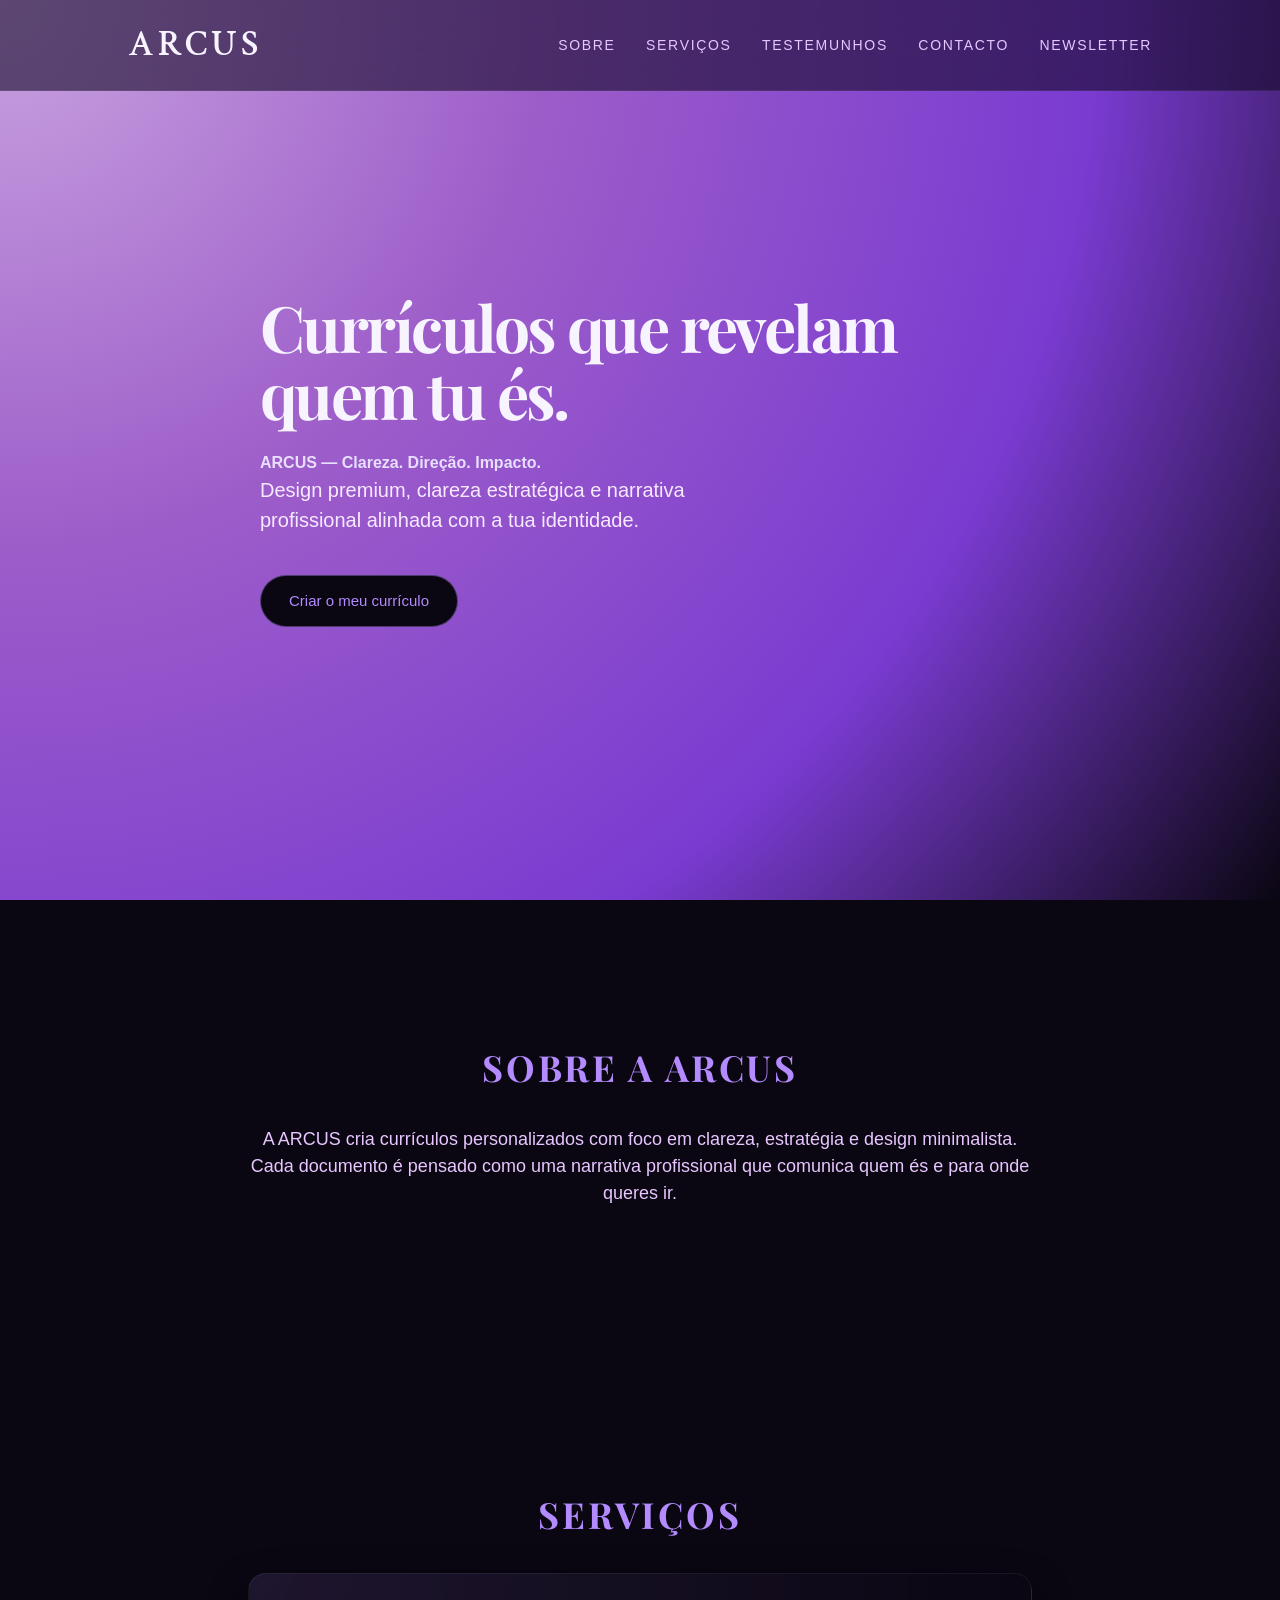
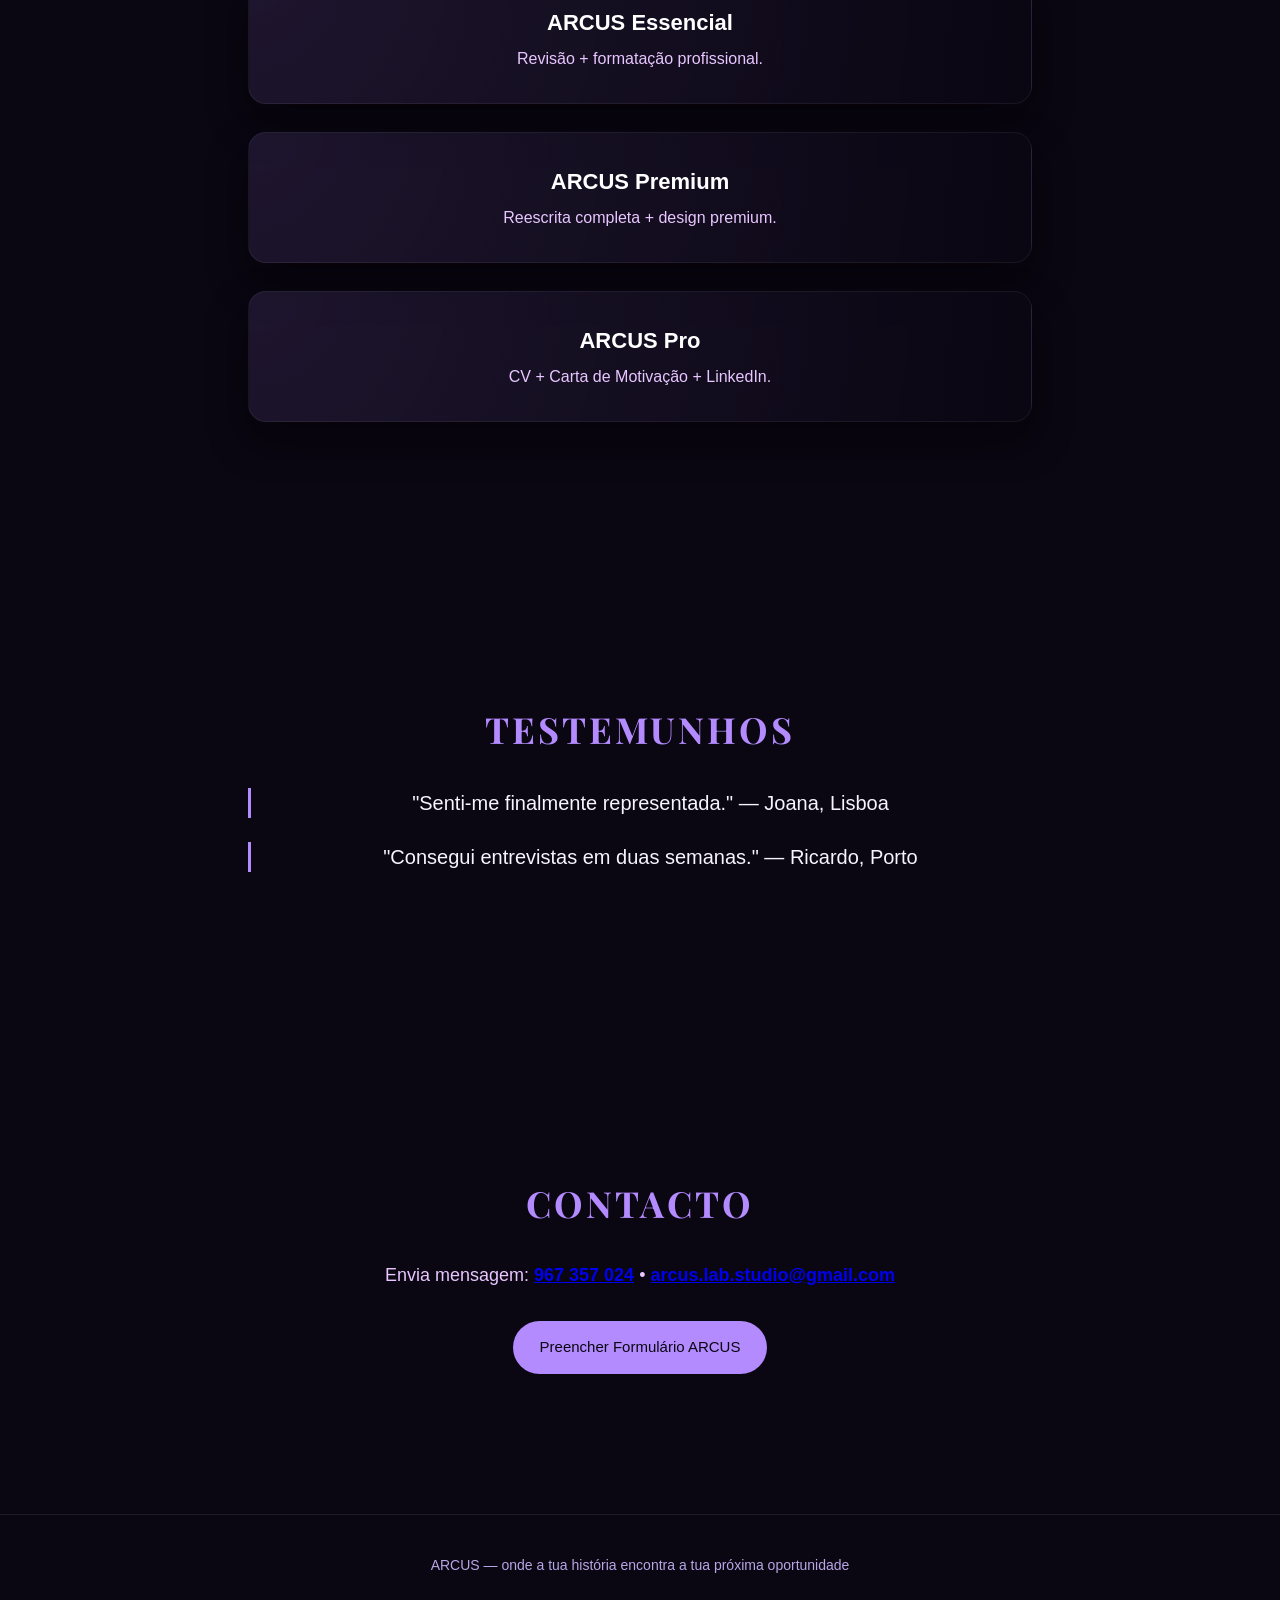
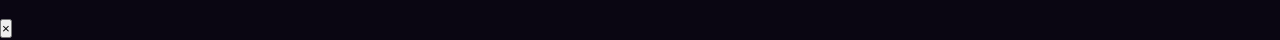
==== index.html @ a8fc2781 "Atualizar nav para apontar para newsletter.html e remover secção #newsletter da homepage (abrir em p" ====
<!DOCTYPE html>
<html lang="pt">
<head>
  <meta charset="UTF-8">
  <title>ARCUS — Currículos Premium</title>
  <meta name="viewport" content="width=device-width, initial-scale=1.0">
  <link rel="stylesheet" href="css/style.css">
  <script defer src="js/main.js"></script>
</head>

<body>

  <!-- NAV COM LOGO -->
  <nav class="nav">
    <div class="nav-logo">
      ARCUS
    </div>
    <div class="nav-links">
      <a href="#sobre">Sobre</a>
      <a href="#servicos">Serviços</a>
      <a href="#testemunhos">Testemunhos</a>
      <a href="#contacto">Contacto</a>
      <a href="newsletter.html">Newsletter</a>
    </div>
  </nav>

  <!-- HERO ARCUS LILÁS -->
  <header class="hero-arcus">
    <div class="hero-inner">
      <h1 class="hero-title">
        Currículos que revelam quem tu és.
      </h1>
      <p class="site-slogan">ARCUS — Clareza. Direção. Impacto.</p>

      <p class="hero-subtitle">
        Design premium, clareza estratégica e narrativa profissional alinhada com a tua identidade.
      </p>

      <a href="#contacto" class="hero-btn">Criar o meu currículo</a>
    </div>
  </header>

  <!-- SOBRE -->
  <section id="sobre" class="section">
    <h2>Sobre a ARCUS</h2>
    <p>
      A ARCUS cria currículos personalizados com foco em clareza, estratégia e design minimalista.
      Cada documento é pensado como uma narrativa profissional que comunica quem és e para onde queres ir.
    </p>
  </section>

  <!-- SERVIÇOS -->
  <section id="servicos" class="section">
    <h2>Serviços</h2>

    <div class="service-list">
      <a href="essencial.html" class="service-link">
        <div class="service-item" data-service="essencial">
          <h3>ARCUS Essencial</h3>
          <p>Revisão + formatação profissional.</p>
        </div>
      </a>

      <a href="premium.html" class="service-link">
        <div class="service-item" data-service="premium">
          <h3>ARCUS Premium</h3>
          <p>Reescrita completa + design premium.</p>
        </div>
      </a>

      <a href="pro.html" class="service-link">
        <div class="service-item" data-service="pro">
          <h3>ARCUS Pro</h3>
          <p>CV + Carta de Motivação + LinkedIn.</p>
        </div>
      </a>
    </div>
  </section>

  <!-- TESTEMUNHOS -->
  <section id="testemunhos" class="section">
    <h2>Testemunhos</h2>
    <blockquote>"Senti-me finalmente representada." — Joana, Lisboa</blockquote>
    <blockquote>"Consegui entrevistas em duas semanas." — Ricardo, Porto</blockquote>
  </section>

  <!-- CONTACTO -->
  <section id="contacto" class="section">
    <h2>Contacto</h2>

    <div class="contact-grid">
      <div class="contact-col">
        <p>Envia mensagem: <strong><a href="tel:967357024">967 357 024</a></strong> • <strong><a href="mailto:arcus.lab.studio@gmail.com">arcus.lab.studio@gmail.com</a></strong></p>

        <div style="margin-top: 2rem;">
          <a class="btn"
             href="https://docs.google.com/forms/d/e/1FAIpQLSdgZjvCkSFQyAm8LTBRbNrYUzsHeZEWcXFs1bMV3sAayrCq4w/viewform?usp=publish-editor"
             target="_blank">
            Preencher Formulário ARCUS
          </a>
        </div>
      </div>

    </div>
  </section>

  <!-- FOOTER -->
  <footer class="footer">
    ARCUS — onde a tua história encontra a tua próxima oportunidade
  </footer>

  <!-- MODAL DE SERVIÇOS -->
  <div id="service-modal" class="modal">
    <div class="modal-content">
      <button class="modal-close">&times;</button>
      <div id="modal-body"></div>
    </div>
  </div>

</body>
</html>
---- css/style.css ----
@import url('https://fonts.googleapis.com/css2?family=Playfair+Display:wght@700&family=Crimson+Text:wght@400;600&display=swap');

/* RESET */
* {
  margin: 0;
  padding: 0;
  box-sizing: border-box;
}

body {
  font-family: "Inter", sans-serif;
  background: #0a0612;
  color: #f7f3ff;
  line-height: 1.5;
}

/* NAV COM LOGO */
.nav {
  position: fixed;
  top: 0;
  width: 100%;
  padding: 18px 10%;
  display: flex;
  justify-content: space-between;
  align-items: center;
  background: rgba(20, 10, 40, 0.6);
  backdrop-filter: blur(18px);
  border-bottom: 1px solid rgba(255, 255, 255, 0.06);
  z-index: 1000;
  transition: 0.3s ease;
}

.nav-small {
  padding: 10px 10%;
  background: rgba(20, 10, 40, 0.9);
}

.nav-logo {
  font-family: "Crimson Text", serif;
  font-size: 36px;
  font-weight: 600;
  letter-spacing: 0.12em;
  color: #f7f3ff;
  text-transform: uppercase;
  font-style: normal;
}

.nav-logo a {
  text-decoration: none;
  color: inherit;
  transition: 0.25s ease;
}

.nav-logo a:hover {
  color: #b38bff;
}

.nav-logo img {
  height: 38px;
  width: auto;
  filter: brightness(1.2);
}

.nav-links a {
  margin-left: 26px;
  font-size: 14px;
  color: #e8c6ff;
  text-decoration: none;
  text-transform: uppercase;
  letter-spacing: 0.12em;
  transition: 0.25s ease;
}

.nav-links a:hover {
  color: #b38bff;
}

/* HERO LILÁS ESTILO GIMM */
.hero-arcus {
  min-height: 100vh;
  padding: 160px 10% 140px;
  display: flex;
  align-items: center;
  justify-content: center;
  text-align: left;
  background: radial-gradient(circle at top left, #c9a3e0 0%, #9d5dc9 35%, #7a3bd1 70%, #0a0612 100%);
  position: relative;
  overflow: hidden;
}

.hero-service {
  min-height: 60vh;
  padding: 160px 10% 80px;
  display: flex;
  align-items: center;
  justify-content: center;
  text-align: left;
  background: radial-gradient(circle at top left, #c9a3e0 0%, #9d5dc9 35%, #7a3bd1 70%, #0a0612 100%);
  position: relative;
  overflow: hidden;
}

.hero-inner {
  max-width: 760px;
  position: relative;
  z-index: 1;
}

.hero-title {
  font-family: "Playfair Display", serif;
  font-size: 64px;
  font-weight: 700;
  letter-spacing: -0.04em;
  line-height: 1.05;
  margin-bottom: 24px;
  color: #f7f3ff;
}

.service-title {
  font-family: "Playfair Display", serif;
  font-size: 56px;
  font-weight: 700;
  letter-spacing: -0.04em;
  line-height: 1.1;
  margin-bottom: 16px;
  color: #f7f3ff;
}

.hero-subtitle {
  font-size: 20px;
  max-width: 520px;
  color: #f7eaff;
  margin-bottom: 40px;
}

.service-subtitle {
  font-size: 18px;
  color: #f7eaff;
  margin-bottom: 0;
}

.hero-btn {
  display: inline-flex;
  align-items: center;
  gap: 10px;
  padding: 14px 28px;
  background: #0a0612;
  color: #b38bff;
  border-radius: 999px;
  font-size: 15px;
  font-weight: 500;
  text-decoration: none;
  border: 1px solid rgba(179, 139, 255, 0.4);
  transition: 0.25s ease;
}

.hero-btn:hover {
  transform: translateY(-3px);
  background: #b38bff;
  color: #0a0612;
}

/* SECÇÕES */
.section {
  padding: 140px 10%;
  max-width: 1040px;
  margin: 0 auto;
  text-align: center;
}

.service-page {
  max-width: 1040px;
  margin: 0 auto;
}

.service-section {
  padding: 140px 10%;
  text-align: center;
}

.section h2 {
  font-family: "Playfair Display", serif;
  font-size: 36px;
  font-weight: 700;
  margin-bottom: 32px;
  letter-spacing: 0.08em;
  text-transform: uppercase;
  color: #b38bff;
}

.service-section h2 {
  font-family: "Playfair Display", serif;
  font-size: 36px;
  font-weight: 700;
  margin-bottom: 32px;
  letter-spacing: 0.08em;
  text-transform: uppercase;
  color: #b38bff;
}

.section p {
  font-size: 18px;
  color: #e8c6ff;
}

.service-section p {
  font-size: 18px;
  color: #e8c6ff;
}

/* SERVIÇOS */
.service-list {
  display: grid;
  gap: 28px;
  margin-top: 20px;
}

.service-content-list {
  list-style: none;
  margin: 0;
  padding: 0;
  display: block;
  text-align: center;
}

.service-content-list li {
  font-size: 16px;
  color: #d9c8e8;
  margin-bottom: 16px;
  line-height: 1.8;
  padding-left: 24px;
  position: relative;
  display: inline-block;
  max-width: 600px;
}

.service-content-list li::before {
  content: "→";
  position: absolute;
  left: 0;
  color: #b38bff;
  font-weight: bold;
}

.service-link {
  text-decoration: none;
  color: inherit;
}

.service-item {
  padding: 32px;
  border-radius: 18px;
  background: radial-gradient(circle at top left, rgba(179, 139, 255, 0.12), rgba(10, 6, 18, 0.98));
  border: 1px solid rgba(255, 255, 255, 0.06);
  box-shadow: 0 18px 40px rgba(0, 0, 0, 0.45);
  transition: 0.25s ease;
  cursor: pointer;
}

.service-item:hover {
  transform: translateY(-6px) scale(1.01);
  border-color: rgba(179, 139, 255, 0.6);
}

.service-item h3 {
  font-size: 22px;
  margin-bottom: 8px;
  color: #ffffff;
}

.service-item p {
  font-size: 16px;
  color: #e8c6ff;
}

.price-highlight-section {
  background: radial-gradient(circle at top left, rgba(179, 139, 255, 0.12), rgba(10, 6, 18, 0.98));
  border-radius: 18px;
  border: 1px solid rgba(179, 139, 255, 0.3);
  padding: 40px;
}

.price-box {
  background: rgba(179, 139, 255, 0.08);
  padding: 30px;
  border-radius: 12px;
  margin: 24px auto;
  max-width: 400px;
}

.price-promo {
  font-size: 28px;
  color: #b38bff;
  font-weight: 700;
  margin-bottom: 8px;
}

.promo-badge {
  background: #b38bff;
  color: #0a0612;
  padding: 4px 12px;
  border-radius: 999px;
  font-size: 12px;
  font-weight: 600;
  margin-left: 12px;
  text-transform: uppercase;
  letter-spacing: 0.08em;
}

.price-original {
  font-size: 14px;
  color: #a89aaa;
}

/* TESTEMUNHOS */
blockquote {
  font-size: 20px;
  margin: 24px 0;
  padding-left: 18px;
  border-left: 3px solid #b38bff;
  color: #f7f3ff;
}

/* CONTACTO */
.btn {
  display: inline-flex;
  align-items: center;
  gap: 8px;
  padding: 14px 26px;
  background: #b38bff;
  color: #0a0612;
  border-radius: 999px;
  font-size: 15px;
  font-weight: 500;
  text-decoration: none;
  border: 1px solid rgba(179, 139, 255, 0.7);
  transition: 0.25s ease;
}

.btn:hover {
  background: #0a0612;
  color: #b38bff;
}

/* FOOTER */
.footer {
  text-align: center;
  padding: 40px 10%;
  background: #0a0612;
  border-top: 1px solid rgba(255, 255, 255, 0.08);
  color: #b8a6e6;
  font-size: 14px;
}

/* ANIMAÇÕES */
.hero-inner,
.section,
.service-item,
blockquote {
  opacity: 0;
  transform: translateY(40px);
  transition: 0.8s ease;
}

.visible {
  opacity: 1;
  transform: translateY(0);
}

/* RESPONSIVO */
@media (max-width: 768px) {
  .hero-title,
  .service-title {
    font-size: 42px;
  }

  .section,
  .service-section {
    padding: 80px 10%;
  }
}

/* --- Newsletter / Anchor helpers --- */
/* smooth scroll */
html {
  scroll-behavior: smooth;
}

/* ajusta o offset da ancoragem para compensar a nav fixa */
#newsletter {
  scroll-margin-top: 110px; /* ajustar se a tua nav for mais alta/baixa */
}

/* pequenas melhorias visuais para a newsletter */
.newsletter-sub {
  color: #e8dfff;
  margin-bottom: 12px;
}

.newsletter-list {
  margin: 12px 0 0 18px;
  color: #e8c6ff;
  line-height: 1.6;
}
.newsletter-list li {
  margin-bottom: 10px;
}

/* Responsivo: garantir espaço quando a nav cobre mais espaço */
@media (max-width: 768px) {
  #newsletter {
    scroll-margin-top: 80px;
  }
}

/* site slogan under hero */
.site-slogan {
  color: #e8dfff;
  font-size: 16px;
  font-weight: 600;
  margin-top: 12px;
}
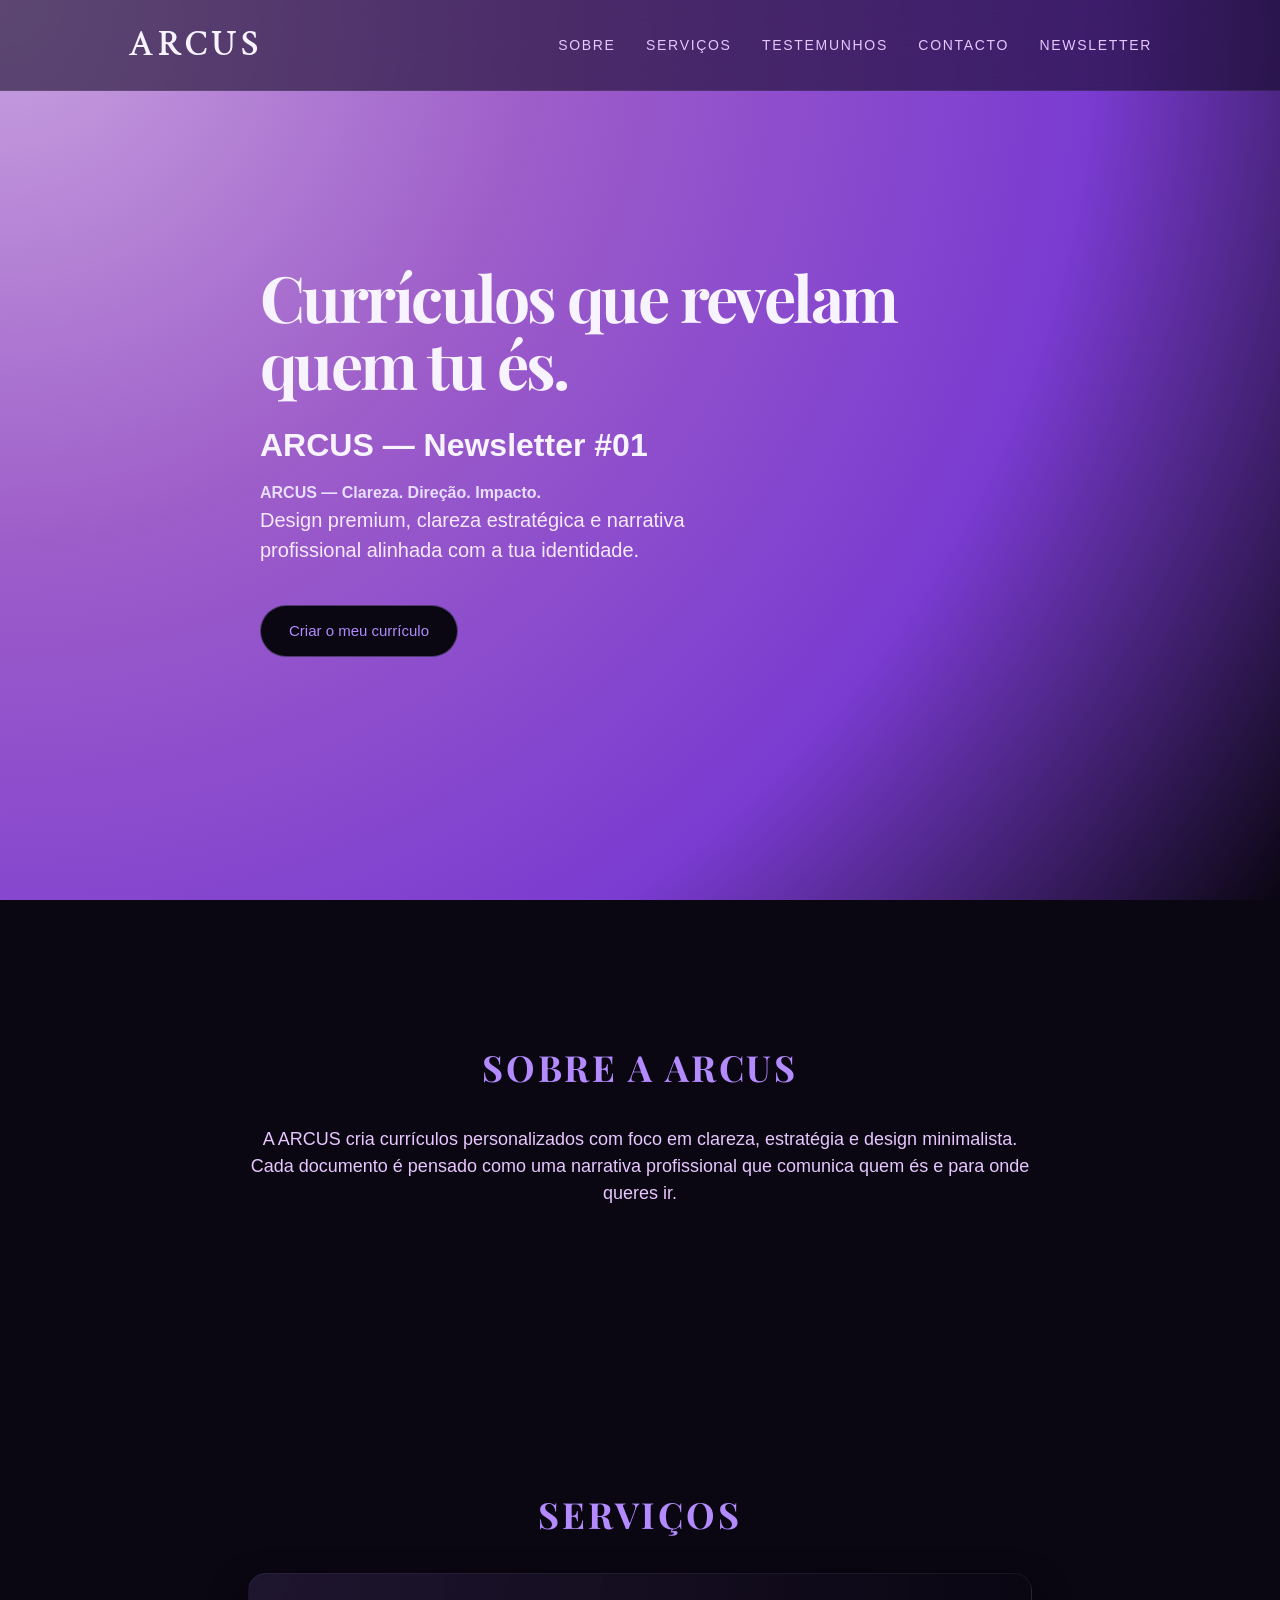
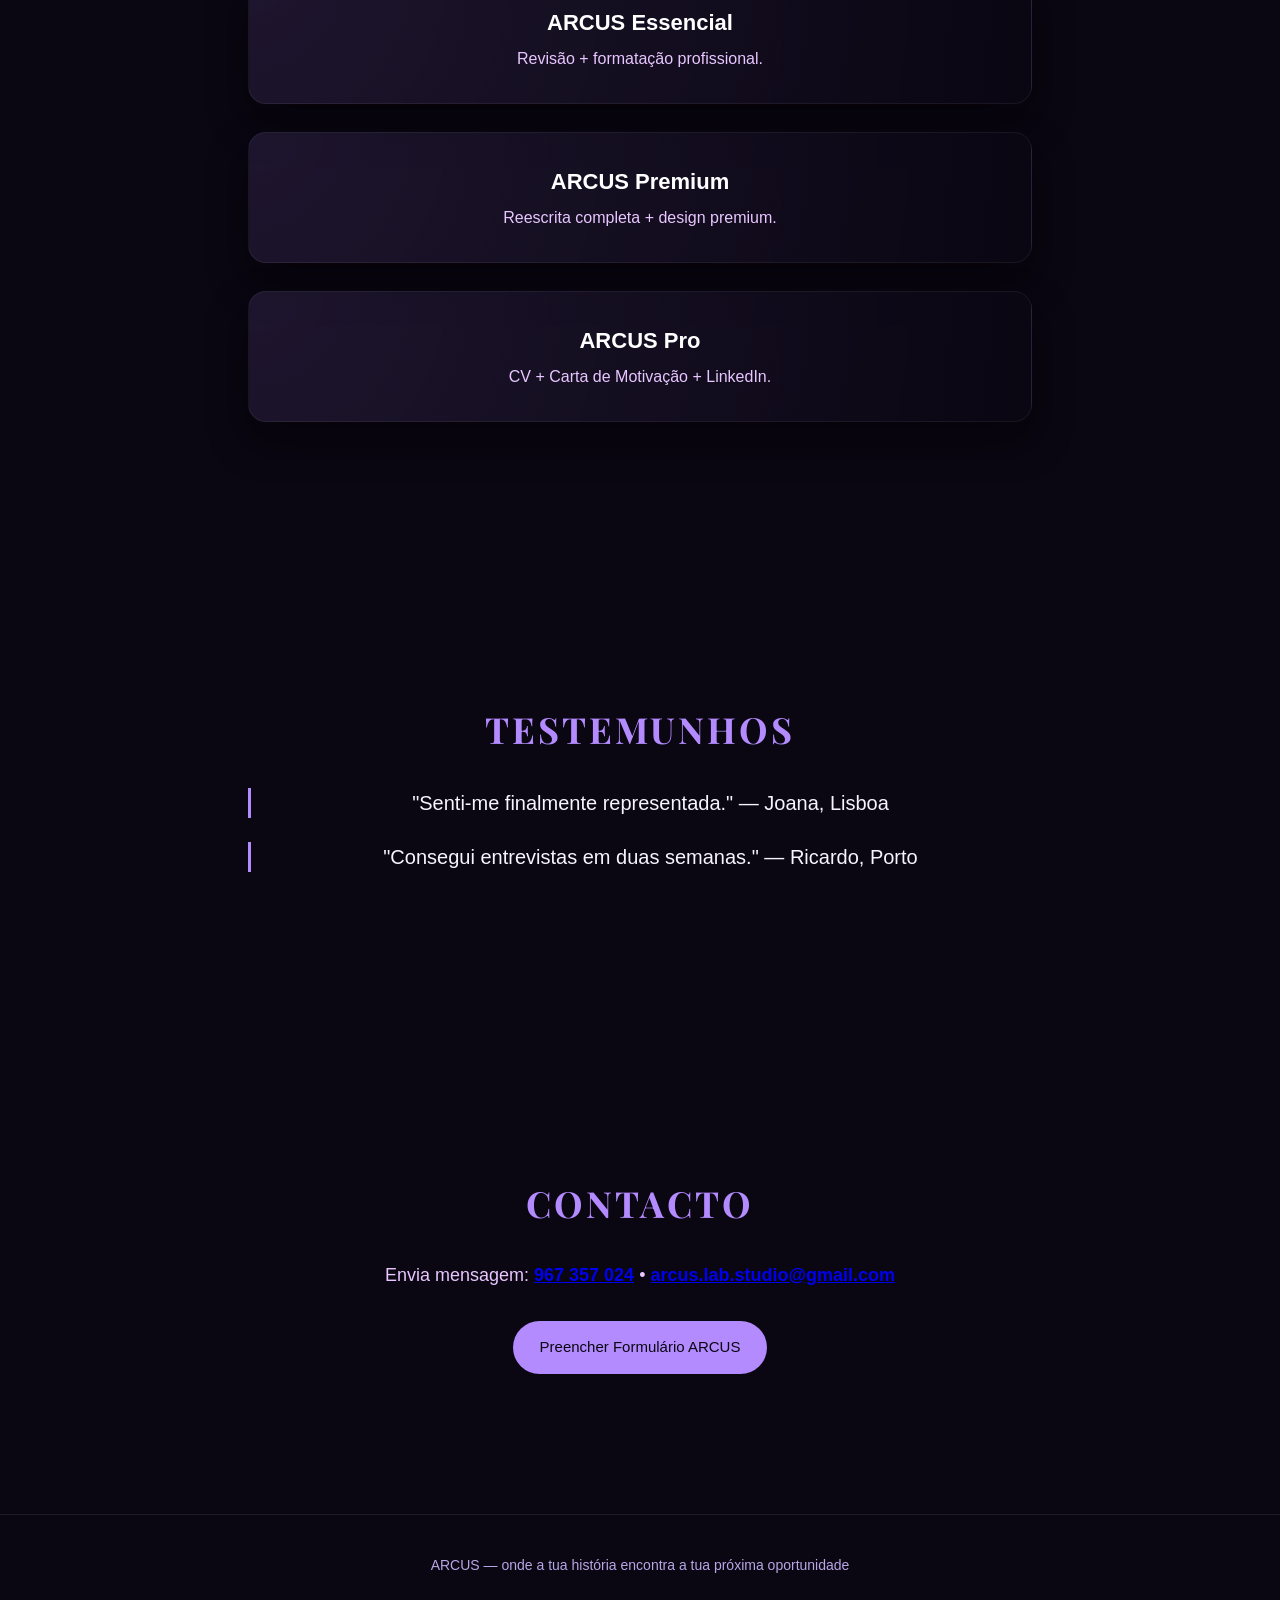
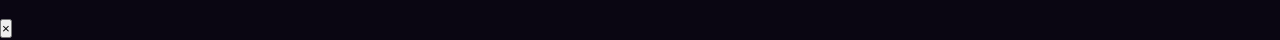
==== commit edccfb3e: "Colocar título da Newsletter diretamente no HTML do hero para aparecer sempre quando #newsletter é u" ====
--- a/index.html
+++ b/index.html
@@ -20,19 +20,24 @@
       <a href="#servicos">Serviços</a>
       <a href="#testemunhos">Testemunhos</a>
       <a href="#contacto">Contacto</a>
-      <a href="newsletter.html">Newsletter</a>
+      <a href="#newsletter">Newsletter</a>
     </div>
   </nav>
 
   <!-- HERO ARCUS LILÁS -->
-  <header class="hero-arcus">
+  <header id="newsletter" class="hero-arcus">
     <div class="hero-inner">
-      <h1 class="hero-title">
+      <!-- Título padrão do site (visível normalmente) -->
+      <h1 class="hero-title" id="hero-title">
         Currículos que revelam quem tu és.
       </h1>
-      <p class="site-slogan">ARCUS — Clareza. Direção. Impacto.</p>
 
-      <p class="hero-subtitle">
+      <!-- Título específico da Newsletter (aparece quando a âncora #newsletter é usada) -->
+      <h1 class="newsletter-title" aria-hidden="true">ARCUS — Newsletter #01</h1>
+
+      <p class="site-slogan" id="hero-slogan">ARCUS — Clareza. Direção. Impacto.</p>
+
+      <p class="hero-subtitle" id="hero-subtitle">
         Design premium, clareza estratégica e narrativa profissional alinhada com a tua identidade.
       </p>
 
--- a/css/style.css
+++ b/css/style.css
@@ -90,12 +90,12 @@
 
 .hero-service {
   min-height: 60vh;
-  padding: 160px 10% 80px;
+  padding: 100px 10% 60px; /* reduzido topo */
   display: flex;
   align-items: center;
   justify-content: center;
   text-align: left;
-  background: radial-gradient(circle at top left, #c9a3e0 0%, #9d5dc9 35%, #7a3bd1 70%, #0a0612 100%);
+  background: radial-gradient(circle at top left, #e7c9f8 0%, #bb80e6 35%, #8f4fe0 70%, #0a0612 100%); /* ligeiramente mais claro no topo */
   position: relative;
   overflow: hidden;
 }
@@ -118,12 +118,12 @@
 
 .service-title {
   font-family: "Playfair Display", serif;
-  font-size: 56px;
+  font-size: 72px; /* aumentado */
   font-weight: 700;
   letter-spacing: -0.04em;
-  line-height: 1.1;
-  margin-bottom: 16px;
-  color: #f7f3ff;
+  line-height: 1.05;
+  margin-bottom: 8px; /* aproximar subtítulo */
+  color: #ffffff; /* contraste reforçado */
 }
 
 .hero-subtitle {
@@ -397,7 +397,7 @@
   margin-bottom: 12px;
 }
 
-.newsletter-list {
+. newsletter-list {
   margin: 12px 0 0 18px;
   color: #e8c6ff;
   line-height: 1.6;
@@ -420,3 +420,46 @@
   font-weight: 600;
   margin-top: 12px;
 }
+
+/* estado activo no nav */
+.nav-links a.active {
+  color: #ffffff;
+  font-weight: 700;
+  text-decoration: none;
+}
+
+/* Centralizar texto na secção da newsletter */
+.service-section,
+.service-section p,
+.service-section h3,
+.service-section h4,
+.service-section .service-item p,
+.newsletter-point {
+  text-align: center;
+}
+
+/* garantir que listas antigas não mostrem bullets */
+.newsletter-list { list-style: none; margin: 0; padding: 0; }
+
+/* ajustar grelha de perfis da newsletter para 2 colunas */
+.service-section .service-list {
+  display: grid;
+  grid-template-columns: repeat(2, 1fr);
+  gap: 28px;
+  align-items: start;
+}
+@media (max-width: 880px) {
+  .service-section .service-list {
+    grid-template-columns: 1fr;
+  }
+}
+
+/* overrides: reduzir espaçamento do hero e aumentar tamanho do título */
+.hero-service {
+  padding: 120px 10% 60px;
+}
+
+.service-title {
+  font-size: 64px;
+  color: #ffffff;
+}
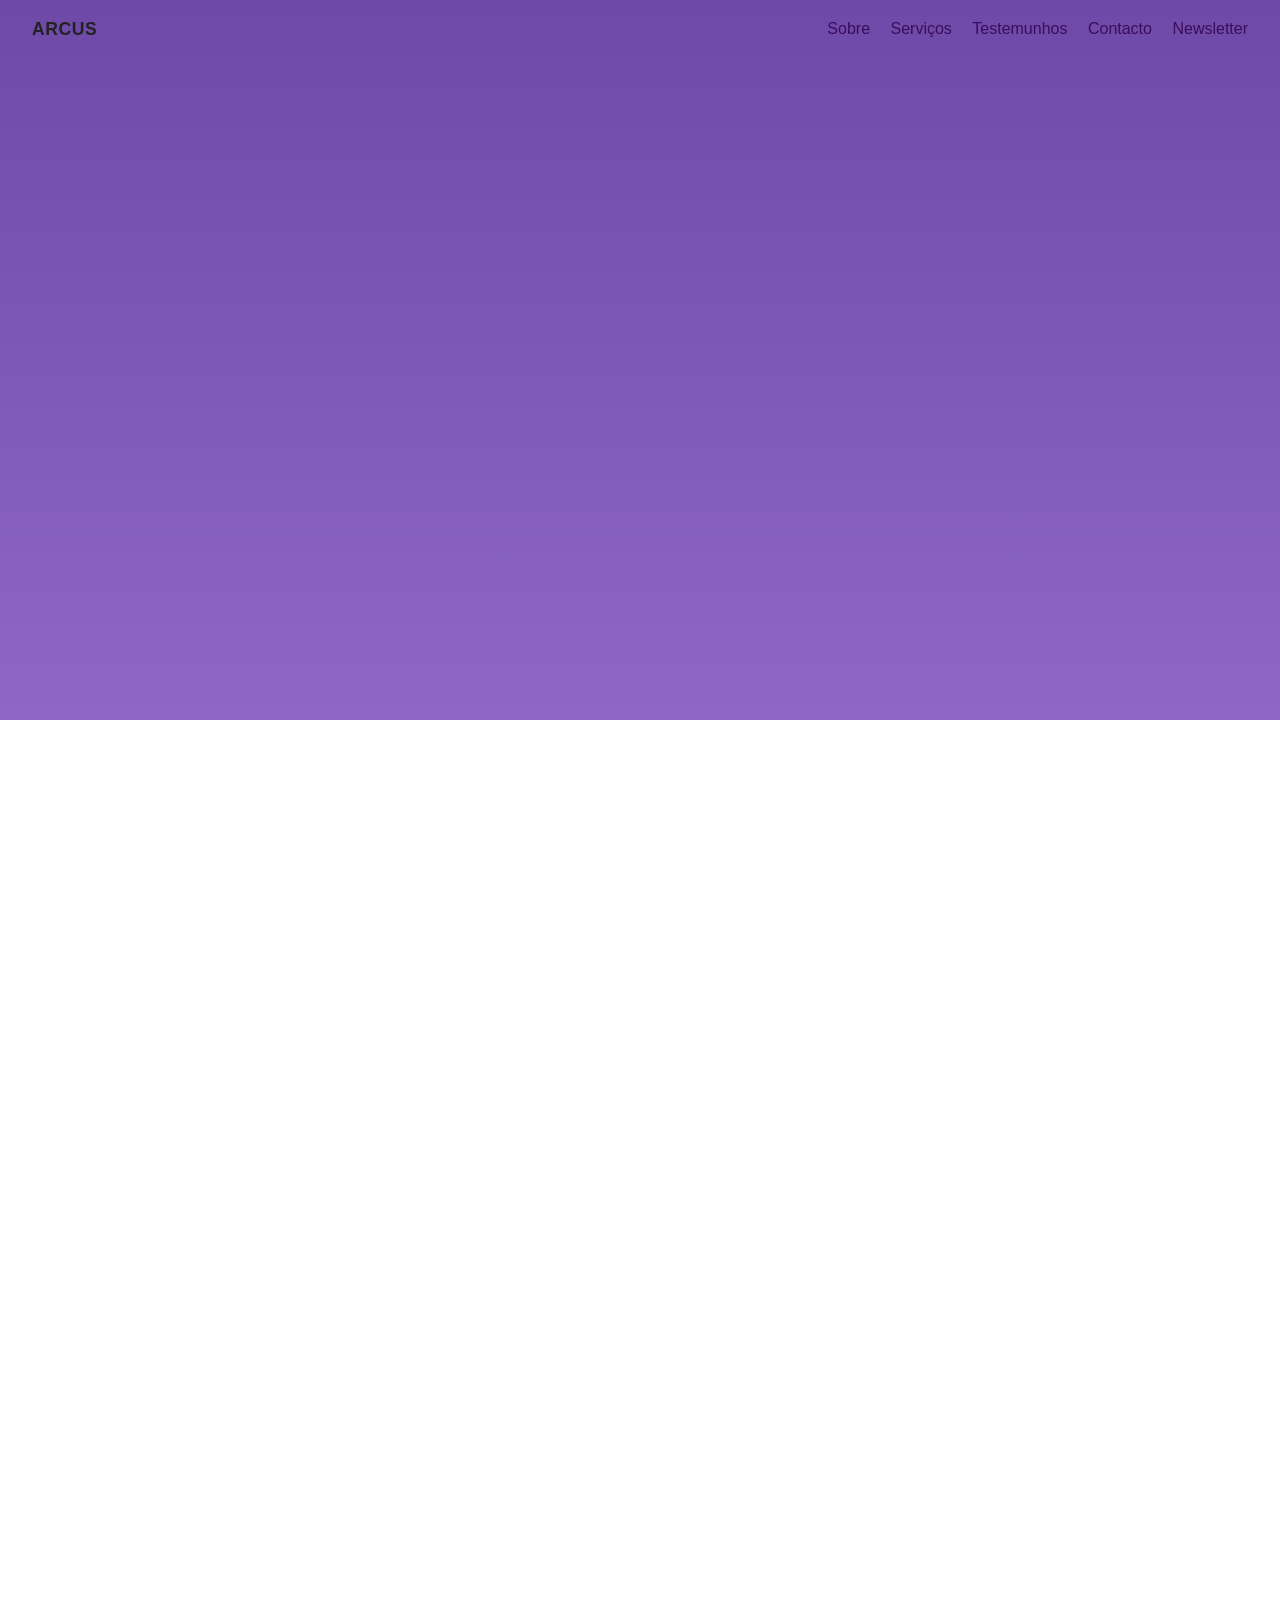
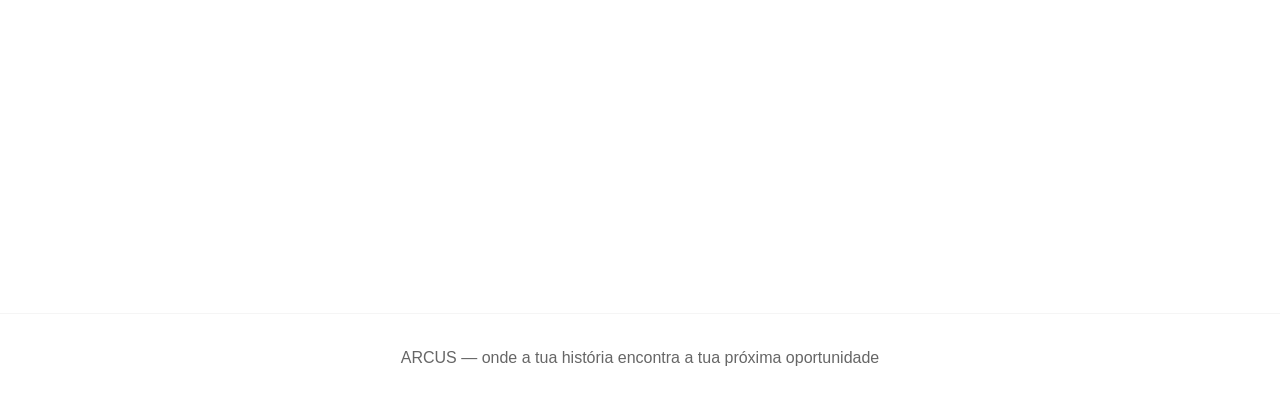
==== commit 8c731ec3: "Trigger Pages rebuild: add rebuild comment" ====
--- a/index.html
+++ b/index.html
@@ -4,6 +4,7 @@
   <meta charset="UTF-8">
   <title>ARCUS — Currículos Premium</title>
   <meta name="viewport" content="width=device-width, initial-scale=1.0">
+  <!-- Rebuild trigger: 2026-07-05T09:59:00Z -->
   <link rel="stylesheet" href="css/style.css">
   <script defer src="js/main.js"></script>
 </head>
--- a/css/style.css
+++ b/css/style.css
@@ -1,465 +1,184 @@
-@import url('https://fonts.googleapis.com/css2?family=Playfair+Display:wght@700&family=Crimson+Text:wght@400;600&display=swap');
-
-/* RESET */
-* {
-  margin: 0;
-  padding: 0;
-  box-sizing: border-box;
+/* Reset básico */
+* { box-sizing: border-box; margin: 0; padding: 0; }
+html, body { height: 100%; }
+body {
+  font-family: -apple-system, BlinkMacSystemFont, "Segoe UI", Roboto, "Helvetica Neue", Arial, "Noto Sans", "Liberation Sans", sans-serif;
+  line-height: 1.5;
+  color: #222;
+  background: #fff;
+  -webkit-font-smoothing: antialiased;
+  -moz-osx-font-smoothing: grayscale;
 }
 
-body {
-  font-family: "Inter", sans-serif;
-  background: #0a0612;
-  color: #f7f3ff;
-  line-height: 1.5;
-}
+/* ao navegar para #newsletter: mostrar o título da newsletter e esconder o título padrão */
+#newsletter .newsletter-title { display: none; }
+#newsletter:target .newsletter-title { display: block; }
+#newsletter:target .hero-title { display: none; }
 
-/* NAV COM LOGO */
+/* Navegação */
 .nav {
   position: fixed;
   top: 0;
-  width: 100%;
-  padding: 18px 10%;
+  left: 0;
+  right: 0;
   display: flex;
   justify-content: space-between;
   align-items: center;
-  background: rgba(20, 10, 40, 0.6);
-  backdrop-filter: blur(18px);
-  border-bottom: 1px solid rgba(255, 255, 255, 0.06);
-  z-index: 1000;
-  transition: 0.3s ease;
+  padding: 1rem 2rem;
+  background: transparent;
+  transition: background-color 240ms ease, padding 240ms ease, box-shadow 240ms ease;
+  z-index: 40;
+}
+.nav .nav-logo {
+  font-weight: 700;
+  letter-spacing: 0.03em;
+  color: #222;
+  font-size: 1.1rem;
+}
+.nav .nav-links a {
+  margin-left: 1rem;
+  color: #3b0d5b;
+  text-decoration: none;
+  font-weight: 500;
 }
 
+/* Estado reduzido da nav quando se faz scroll */
 .nav-small {
-  padding: 10px 10%;
-  background: rgba(20, 10, 40, 0.9);
+  background: rgba(255,255,255,0.95);
+  padding: 0.5rem 1.5rem;
+  box-shadow: 0 2px 8px rgba(0,0,0,0.06);
 }
 
-.nav-logo {
-  font-family: "Crimson Text", serif;
-  font-size: 36px;
-  font-weight: 600;
-  letter-spacing: 0.12em;
-  color: #f7f3ff;
-  text-transform: uppercase;
-  font-style: normal;
+/* HERO */
+.hero-arcus {
+  display: flex;
+  align-items: center;
+  min-height: 80vh;
+  padding-top: 5rem; /* compensar nav fixa */
+  background: linear-gradient(180deg, #6f49a8 0%, #8f66c6 100%);
+  color: #fff;
+}
+.hero-inner {
+  max-width: 980px;
+  margin: 0 auto;
+  padding: 4rem 2rem;
+}
+.hero-title {
+  font-size: 3.2rem;
+  line-height: 1.05;
+  font-weight: 800;
+  margin-bottom: 1rem;
+  color: #0f0b0f;
+  color: #111; /* fallback in case of printing */
+  color: #fff;
+}
+.newsletter-title {
+  font-size: 2rem;
+  font-weight: 700;
+  margin-bottom: 0.5rem;
+  color: #fff;
+}
+.site-slogan {
+  margin-bottom: 0.5rem;
+  color: rgba(255,255,255,0.9);
+  font-weight: 500;
+}
+.hero-subtitle {
+  margin-bottom: 1.5rem;
+  color: rgba(255,255,255,0.95);
+  max-width: 720px;
+}
+.hero-btn {
+  display: inline-block;
+  background: #fff;
+  color: #6f49a8;
+  padding: 0.8rem 1.2rem;
+  border-radius: 6px;
+  text-decoration: none;
+  font-weight: 700;
 }
 
-.nav-logo a {
-  text-decoration: none;
-  color: inherit;
-  transition: 0.25s ease;
+/* Sections */
+.section {
+  padding: 4rem 2rem;
+  max-width: 980px;
+  margin: 0 auto;
+}
+.section h2 {
+  font-size: 2rem;
+  margin-bottom: 1rem;
+}
+.section p {
+  margin-top: 0.75rem;
+  color: #333;
 }
 
-.nav-logo a:hover {
-  color: #b38bff;
+/* Services */
+.service-list {
+  display: grid;
+  grid-template-columns: repeat(auto-fit, minmax(220px, 1fr));
+  gap: 1rem;
+  margin-top: 1.25rem;
+}
+.service-link { text-decoration: none; color: inherit; }
+.service-item {
+  background: #fff;
+  border: 1px solid rgba(16,16,16,0.06);
+  padding: 1.25rem;
+  border-radius: 8px;
+  transition: transform 180ms ease, box-shadow 180ms ease;
+  cursor: pointer;
+}
+.service-item:hover { transform: translateY(-6px); box-shadow: 0 6px 18px rgba(0,0,0,0.06); }
+.service-item h3 { margin-bottom: 0.5rem; }
+.service-item p { color: #555; }
+
+/* Testimonials */
+blockquote {
+  display: block;
+  margin: 1rem 0;
+  padding: 1rem 1.25rem;
+  border-left: 4px solid rgba(111,73,168,0.2);
+  background: rgba(111,73,168,0.04);
+  color: #222;
+  border-radius: 6px;
 }
 
-.nav-logo img {
-  height: 38px;
-  width: auto;
-  filter: brightness(1.2);
-}
-
-.nav-links a {
-  margin-left: 26px;
-  font-size: 14px;
-  color: #e8c6ff;
-  text-decoration: none;
-  text-transform: uppercase;
-  letter-spacing: 0.12em;
-  transition: 0.25s ease;
-}
-
-.nav-links a:hover {
-  color: #b38bff;
-}
-
-/* HERO LILÁS ESTILO GIMM */
-.hero-arcus {
-  min-height: 100vh;
-  padding: 160px 10% 140px;
-  display: flex;
-  align-items: center;
-  justify-content: center;
-  text-align: left;
-  background: radial-gradient(circle at top left, #c9a3e0 0%, #9d5dc9 35%, #7a3bd1 70%, #0a0612 100%);
-  position: relative;
-  overflow: hidden;
-}
-
-.hero-service {
-  min-height: 60vh;
-  padding: 100px 10% 60px; /* reduzido topo */
-  display: flex;
-  align-items: center;
-  justify-content: center;
-  text-align: left;
-  background: radial-gradient(circle at top left, #e7c9f8 0%, #bb80e6 35%, #8f4fe0 70%, #0a0612 100%); /* ligeiramente mais claro no topo */
-  position: relative;
-  overflow: hidden;
-}
-
-.hero-inner {
-  max-width: 760px;
-  position: relative;
-  z-index: 1;
-}
-
-.hero-title {
-  font-family: "Playfair Display", serif;
-  font-size: 64px;
-  font-weight: 700;
-  letter-spacing: -0.04em;
-  line-height: 1.05;
-  margin-bottom: 24px;
-  color: #f7f3ff;
-}
-
-.service-title {
-  font-family: "Playfair Display", serif;
-  font-size: 72px; /* aumentado */
-  font-weight: 700;
-  letter-spacing: -0.04em;
-  line-height: 1.05;
-  margin-bottom: 8px; /* aproximar subtítulo */
-  color: #ffffff; /* contraste reforçado */
-}
-
-.hero-subtitle {
-  font-size: 20px;
-  max-width: 520px;
-  color: #f7eaff;
-  margin-bottom: 40px;
-}
-
-.service-subtitle {
-  font-size: 18px;
-  color: #f7eaff;
-  margin-bottom: 0;
-}
-
-.hero-btn {
-  display: inline-flex;
-  align-items: center;
-  gap: 10px;
-  padding: 14px 28px;
-  background: #0a0612;
-  color: #b38bff;
-  border-radius: 999px;
-  font-size: 15px;
-  font-weight: 500;
-  text-decoration: none;
-  border: 1px solid rgba(179, 139, 255, 0.4);
-  transition: 0.25s ease;
-}
-
-.hero-btn:hover {
-  transform: translateY(-3px);
-  background: #b38bff;
-  color: #0a0612;
-}
-
-/* SECÇÕES */
-.section {
-  padding: 140px 10%;
-  max-width: 1040px;
-  margin: 0 auto;
-  text-align: center;
-}
-
-.service-page {
-  max-width: 1040px;
-  margin: 0 auto;
-}
-
-.service-section {
-  padding: 140px 10%;
-  text-align: center;
-}
-
-.section h2 {
-  font-family: "Playfair Display", serif;
-  font-size: 36px;
-  font-weight: 700;
-  margin-bottom: 32px;
-  letter-spacing: 0.08em;
-  text-transform: uppercase;
-  color: #b38bff;
-}
-
-.service-section h2 {
-  font-family: "Playfair Display", serif;
-  font-size: 36px;
-  font-weight: 700;
-  margin-bottom: 32px;
-  letter-spacing: 0.08em;
-  text-transform: uppercase;
-  color: #b38bff;
-}
-
-.section p {
-  font-size: 18px;
-  color: #e8c6ff;
-}
-
-.service-section p {
-  font-size: 18px;
-  color: #e8c6ff;
-}
-
-/* SERVIÇOS */
-.service-list {
-  display: grid;
-  gap: 28px;
-  margin-top: 20px;
-}
-
-.service-content-list {
-  list-style: none;
-  margin: 0;
-  padding: 0;
-  display: block;
-  text-align: center;
-}
-
-.service-content-list li {
-  font-size: 16px;
-  color: #d9c8e8;
-  margin-bottom: 16px;
-  line-height: 1.8;
-  padding-left: 24px;
-  position: relative;
+/* Contact */
+.contact-grid { margin-top: 1rem; }
+.btn {
   display: inline-block;
-  max-width: 600px;
-}
-
-.service-content-list li::before {
-  content: "→";
-  position: absolute;
-  left: 0;
-  color: #b38bff;
-  font-weight: bold;
-}
-
-.service-link {
-  text-decoration: none;
-  color: inherit;
-}
-
-.service-item {
-  padding: 32px;
-  border-radius: 18px;
-  background: radial-gradient(circle at top left, rgba(179, 139, 255, 0.12), rgba(10, 6, 18, 0.98));
-  border: 1px solid rgba(255, 255, 255, 0.06);
-  box-shadow: 0 18px 40px rgba(0, 0, 0, 0.45);
-  transition: 0.25s ease;
-  cursor: pointer;
-}
-
-.service-item:hover {
-  transform: translateY(-6px) scale(1.01);
-  border-color: rgba(179, 139, 255, 0.6);
-}
-
-.service-item h3 {
-  font-size: 22px;
-  margin-bottom: 8px;
-  color: #ffffff;
-}
-
-.service-item p {
-  font-size: 16px;
-  color: #e8c6ff;
-}
-
-.price-highlight-section {
-  background: radial-gradient(circle at top left, rgba(179, 139, 255, 0.12), rgba(10, 6, 18, 0.98));
-  border-radius: 18px;
-  border: 1px solid rgba(179, 139, 255, 0.3);
-  padding: 40px;
-}
-
-.price-box {
-  background: rgba(179, 139, 255, 0.08);
-  padding: 30px;
-  border-radius: 12px;
-  margin: 24px auto;
-  max-width: 400px;
-}
-
-.price-promo {
-  font-size: 28px;
-  color: #b38bff;
-  font-weight: 700;
-  margin-bottom: 8px;
-}
-
-.promo-badge {
-  background: #b38bff;
-  color: #0a0612;
-  padding: 4px 12px;
-  border-radius: 999px;
-  font-size: 12px;
-  font-weight: 600;
-  margin-left: 12px;
-  text-transform: uppercase;
-  letter-spacing: 0.08em;
-}
-
-.price-original {
-  font-size: 14px;
-  color: #a89aaa;
-}
-
-/* TESTEMUNHOS */
-blockquote {
-  font-size: 20px;
-  margin: 24px 0;
-  padding-left: 18px;
-  border-left: 3px solid #b38bff;
-  color: #f7f3ff;
-}
-
-/* CONTACTO */
-.btn {
-  display: inline-flex;
-  align-items: center;
-  gap: 8px;
-  padding: 14px 26px;
-  background: #b38bff;
-  color: #0a0612;
-  border-radius: 999px;
-  font-size: 15px;
-  font-weight: 500;
-  text-decoration: none;
-  border: 1px solid rgba(179, 139, 255, 0.7);
-  transition: 0.25s ease;
-}
-
-.btn:hover {
-  background: #0a0612;
-  color: #b38bff;
-}
-
-/* FOOTER */
-.footer {
-  text-align: center;
-  padding: 40px 10%;
-  background: #0a0612;
-  border-top: 1px solid rgba(255, 255, 255, 0.08);
-  color: #b8a6e6;
-  font-size: 14px;
-}
-
-/* ANIMAÇÕES */
-.hero-inner,
-.section,
-.service-item,
-blockquote {
-  opacity: 0;
-  transform: translateY(40px);
-  transition: 0.8s ease;
-}
-
-.visible {
-  opacity: 1;
-  transform: translateY(0);
-}
-
-/* RESPONSIVO */
-@media (max-width: 768px) {
-  .hero-title,
-  .service-title {
-    font-size: 42px;
-  }
-
-  .section,
-  .service-section {
-    padding: 80px 10%;
-  }
-}
-
-/* --- Newsletter / Anchor helpers --- */
-/* smooth scroll */
-html {
-  scroll-behavior: smooth;
-}
-
-/* ajusta o offset da ancoragem para compensar a nav fixa */
-#newsletter {
-  scroll-margin-top: 110px; /* ajustar se a tua nav for mais alta/baixa */
-}
-
-/* pequenas melhorias visuais para a newsletter */
-.newsletter-sub {
-  color: #e8dfff;
-  margin-bottom: 12px;
-}
-
-. newsletter-list {
-  margin: 12px 0 0 18px;
-  color: #e8c6ff;
-  line-height: 1.6;
-}
-.newsletter-list li {
-  margin-bottom: 10px;
-}
-
-/* Responsivo: garantir espaço quando a nav cobre mais espaço */
-@media (max-width: 768px) {
-  #newsletter {
-    scroll-margin-top: 80px;
-  }
-}
-
-/* site slogan under hero */
-.site-slogan {
-  color: #e8dfff;
-  font-size: 16px;
-  font-weight: 600;
-  margin-top: 12px;
-}
-
-/* estado activo no nav */
-.nav-links a.active {
-  color: #ffffff;
-  font-weight: 700;
+  background: #6f49a8;
+  color: #fff;
+  padding: 0.6rem 1rem;
+  border-radius: 6px;
   text-decoration: none;
 }
 
-/* Centralizar texto na secção da newsletter */
-.service-section,
-.service-section p,
-.service-section h3,
-.service-section h4,
-.service-section .service-item p,
-.newsletter-point {
+/* Footer */
+.footer {
+  padding: 2rem;
   text-align: center;
+  color: #666;
+  border-top: 1px solid rgba(0,0,0,0.04);
 }
 
-/* garantir que listas antigas não mostrem bullets */
-.newsletter-list { list-style: none; margin: 0; padding: 0; }
+/* Modal */
+.modal { display: none; position: fixed; inset: 0; background: rgba(0,0,0,0.6); align-items: center; justify-content: center; z-index: 60; }
+.modal.active { display: flex; }
+.modal-content { background: #fff; padding: 1.5rem; border-radius: 10px; max-width: 760px; width: 92%; position: relative; }
+.modal-close { position: absolute; right: 12px; top: 8px; background: transparent; border: none; font-size: 1.4rem; cursor: pointer; }
+.price-highlight { color: #6f49a8; font-weight: 800; }
+.price-original { text-decoration: line-through; color: #888; margin-left: 0.5rem; }
+.modal-btn { display: inline-block; margin-top: 1rem; background: #6f49a8; color: #fff; padding: 0.6rem 1rem; border-radius: 6px; text-decoration: none; }
 
-/* ajustar grelha de perfis da newsletter para 2 colunas */
-.service-section .service-list {
-  display: grid;
-  grid-template-columns: repeat(2, 1fr);
-  gap: 28px;
-  align-items: start;
+/* Small utilities and animations used by JS */
+.visible { opacity: 1; transform: none; transition: opacity 360ms ease, transform 360ms ease; }
+.hero-inner, .section, .service-item, blockquote { opacity: 0; transform: translateY(12px); }
+
+/* Responsive tweaks */
+@media (max-width: 640px) {
+  .hero-title { font-size: 2rem; }
+  .nav .nav-links a { display: inline-block; margin-left: 0.6rem; font-size: 0.95rem; }
+  .hero-inner { padding: 3rem 1rem; }
 }
-@media (max-width: 880px) {
-  .service-section .service-list {
-    grid-template-columns: 1fr;
-  }
-}
-
-/* overrides: reduzir espaçamento do hero e aumentar tamanho do título */
-.hero-service {
-  padding: 120px 10% 60px;
-}
-
-.service-title {
-  font-size: 64px;
-  color: #ffffff;
-}
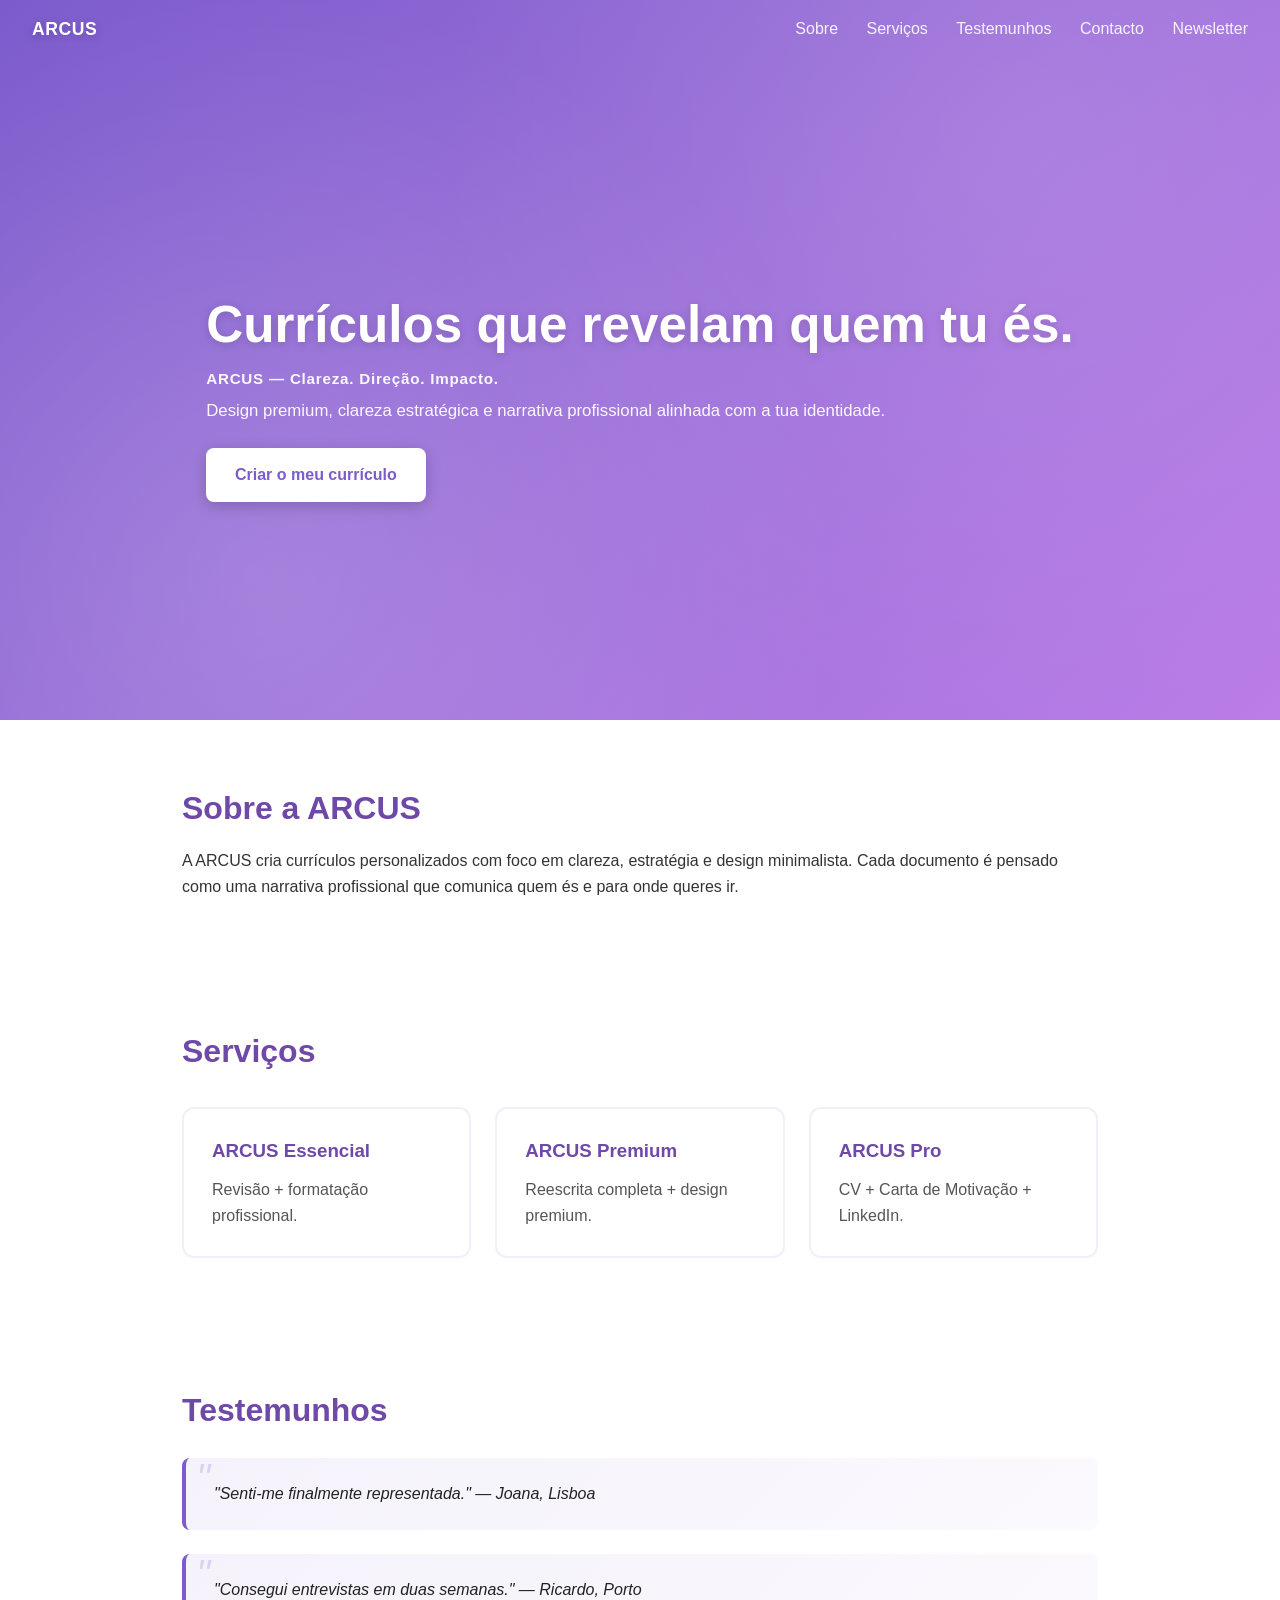
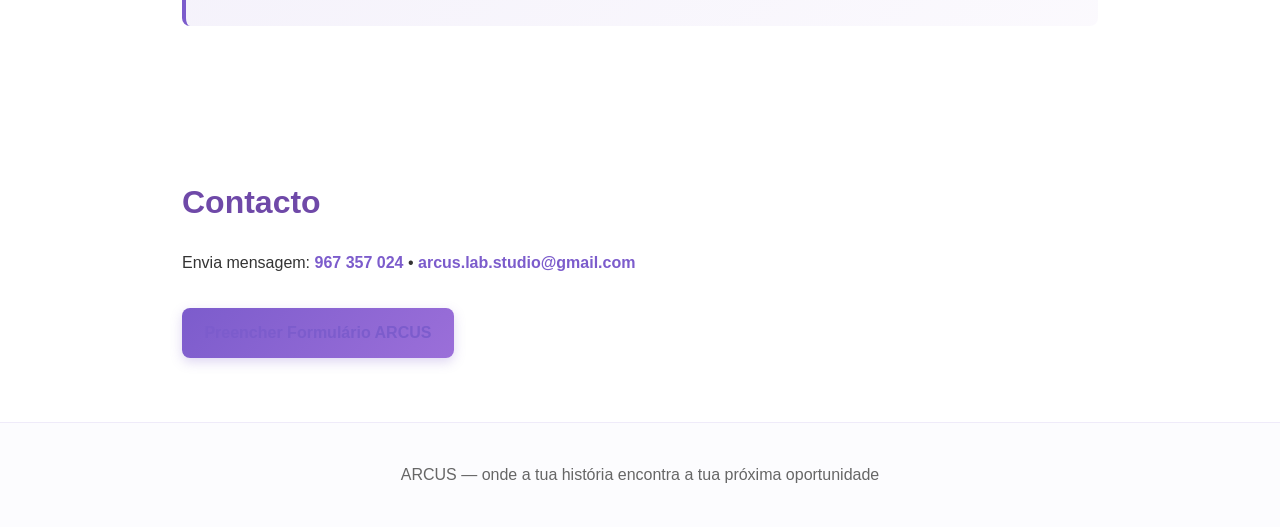
==== commit 9b857eb4: "🔗 Link Newsletter atualizado para apontar para newsletter.html" ====
--- a/index.html
+++ b/index.html
@@ -21,7 +21,7 @@
       <a href="#servicos">Serviços</a>
       <a href="#testemunhos">Testemunhos</a>
       <a href="#contacto">Contacto</a>
-      <a href="#newsletter">Newsletter</a>
+      <a href="newsletter.html">Newsletter</a>
     </div>
   </nav>
 
@@ -32,9 +32,6 @@
       <h1 class="hero-title" id="hero-title">
         Currículos que revelam quem tu és.
       </h1>
-
-      <!-- Título específico da Newsletter (aparece quando a âncora #newsletter é usada) -->
-      <h1 class="newsletter-title" aria-hidden="true">ARCUS — Newsletter #01</h1>
 
       <p class="site-slogan" id="hero-slogan">ARCUS — Clareza. Direção. Impacto.</p>
 
--- a/css/style.css
+++ b/css/style.css
@@ -32,21 +32,51 @@
 .nav .nav-logo {
   font-weight: 700;
   letter-spacing: 0.03em;
-  color: #222;
+  color: #fff;
   font-size: 1.1rem;
+  text-shadow: 0 2px 8px rgba(0,0,0,0.2);
 }
 .nav .nav-links a {
-  margin-left: 1rem;
-  color: #3b0d5b;
+  margin-left: 1.5rem;
+  color: rgba(255,255,255,0.9);
   text-decoration: none;
   font-weight: 500;
+  transition: color 200ms ease;
+  position: relative;
+}
+.nav .nav-links a::after {
+  content: '';
+  position: absolute;
+  bottom: -4px;
+  left: 0;
+  width: 0;
+  height: 2px;
+  background: rgba(255,255,255,0.8);
+  transition: width 200ms ease;
+}
+.nav .nav-links a:hover {
+  color: #fff;
+}
+.nav .nav-links a:hover::after {
+  width: 100%;
 }
 
 /* Estado reduzido da nav quando se faz scroll */
 .nav-small {
-  background: rgba(255,255,255,0.95);
-  padding: 0.5rem 1.5rem;
-  box-shadow: 0 2px 8px rgba(0,0,0,0.06);
+  background: rgba(255,255,255,0.98);
+  padding: 0.75rem 2rem;
+  box-shadow: 0 4px 20px rgba(111,73,168,0.15);
+  backdrop-filter: blur(10px);
+}
+.nav-small .nav-logo {
+  color: #6f49a8;
+  text-shadow: none;
+}
+.nav-small .nav-links a {
+  color: #6f49a8;
+}
+.nav-small .nav-links a::after {
+  background: #6f49a8;
 }
 
 /* HERO */
@@ -54,48 +84,73 @@
   display: flex;
   align-items: center;
   min-height: 80vh;
-  padding-top: 5rem; /* compensar nav fixa */
-  background: linear-gradient(180deg, #6f49a8 0%, #8f66c6 100%);
-  color: #fff;
+  padding-top: 5rem;
+  background: linear-gradient(135deg, #7c5ccc 0%, #9b6fd9 50%, #bb7de8 100%);
+  color: #fff;
+  position: relative;
+  overflow: hidden;
+}
+.hero-arcus::before {
+  content: '';
+  position: absolute;
+  top: 0;
+  left: 0;
+  right: 0;
+  bottom: 0;
+  background: radial-gradient(circle at 20% 80%, rgba(255,255,255,0.15) 0%, transparent 50%),
+              radial-gradient(circle at 80% 20%, rgba(255,255,255,0.1) 0%, transparent 50%);
+  pointer-events: none;
 }
 .hero-inner {
   max-width: 980px;
   margin: 0 auto;
   padding: 4rem 2rem;
+  position: relative;
+  z-index: 1;
 }
 .hero-title {
   font-size: 3.2rem;
   line-height: 1.05;
   font-weight: 800;
   margin-bottom: 1rem;
-  color: #0f0b0f;
-  color: #111; /* fallback in case of printing */
-  color: #fff;
+  color: #fff;
+  text-shadow: 0 2px 10px rgba(0,0,0,0.15);
 }
 .newsletter-title {
   font-size: 2rem;
   font-weight: 700;
   margin-bottom: 0.5rem;
   color: #fff;
+  text-shadow: 0 2px 8px rgba(0,0,0,0.1);
 }
 .site-slogan {
   margin-bottom: 0.5rem;
-  color: rgba(255,255,255,0.9);
-  font-weight: 500;
+  color: rgba(255,255,255,0.95);
+  font-weight: 600;
+  font-size: 0.95rem;
+  letter-spacing: 0.05em;
 }
 .hero-subtitle {
   margin-bottom: 1.5rem;
   color: rgba(255,255,255,0.95);
   max-width: 720px;
+  font-size: 1.05rem;
 }
 .hero-btn {
   display: inline-block;
   background: #fff;
-  color: #6f49a8;
-  padding: 0.8rem 1.2rem;
-  border-radius: 6px;
-  text-decoration: none;
-  font-weight: 700;
+  color: #7c5ccc;
+  padding: 0.95rem 1.8rem;
+  border-radius: 8px;
+  text-decoration: none;
+  font-weight: 700;
+  transition: all 300ms ease;
+  box-shadow: 0 4px 15px rgba(0,0,0,0.2);
+}
+.hero-btn:hover {
+  transform: translateY(-2px);
+  box-shadow: 0 8px 25px rgba(0,0,0,0.25);
+  background: #f0f0f0;
 }
 
 /* Sections */
@@ -107,78 +162,277 @@
 .section h2 {
   font-size: 2rem;
   margin-bottom: 1rem;
+  color: #6f49a8;
+  font-weight: 700;
 }
 .section p {
   margin-top: 0.75rem;
   color: #333;
+  line-height: 1.6;
 }
 
 /* Services */
 .service-list {
   display: grid;
-  grid-template-columns: repeat(auto-fit, minmax(220px, 1fr));
-  gap: 1rem;
-  margin-top: 1.25rem;
-}
-.service-link { text-decoration: none; color: inherit; }
+  grid-template-columns: repeat(auto-fit, minmax(240px, 1fr));
+  gap: 1.5rem;
+  margin-top: 2rem;
+}
+.service-link {
+  text-decoration: none;
+  color: inherit;
+}
 .service-item {
   background: #fff;
-  border: 1px solid rgba(16,16,16,0.06);
-  padding: 1.25rem;
-  border-radius: 8px;
-  transition: transform 180ms ease, box-shadow 180ms ease;
+  border: 2px solid rgba(124,92,204,0.1);
+  padding: 1.75rem;
+  border-radius: 12px;
+  transition: all 300ms cubic-bezier(0.34, 1.56, 0.64, 1);
   cursor: pointer;
-}
-.service-item:hover { transform: translateY(-6px); box-shadow: 0 6px 18px rgba(0,0,0,0.06); }
-.service-item h3 { margin-bottom: 0.5rem; }
-.service-item p { color: #555; }
+  position: relative;
+  overflow: hidden;
+}
+.service-item::before {
+  content: '';
+  position: absolute;
+  top: -100%;
+  left: 0;
+  width: 100%;
+  height: 100%;
+  background: linear-gradient(135deg, rgba(124,92,204,0.05) 0%, rgba(155,111,217,0.05) 100%);
+  transition: top 300ms ease;
+  z-index: 0;
+}
+.service-item:hover::before {
+  top: 0;
+}
+.service-item:hover {
+  transform: translateY(-8px);
+  border-color: rgba(124,92,204,0.3);
+  box-shadow: 0 12px 30px rgba(124,92,204,0.12);
+}
+.service-item h3 {
+  margin-bottom: 0.75rem;
+  color: #6f49a8;
+  font-weight: 700;
+  position: relative;
+  z-index: 1;
+}
+.service-item p {
+  color: #555;
+  position: relative;
+  z-index: 1;
+}
 
 /* Testimonials */
 blockquote {
   display: block;
-  margin: 1rem 0;
-  padding: 1rem 1.25rem;
-  border-left: 4px solid rgba(111,73,168,0.2);
-  background: rgba(111,73,168,0.04);
+  margin: 1.5rem 0;
+  padding: 1.5rem 1.75rem;
+  border-left: 4px solid #7c5ccc;
+  background: linear-gradient(135deg, rgba(124,92,204,0.08) 0%, rgba(155,111,217,0.04) 100%);
   color: #222;
-  border-radius: 6px;
+  border-radius: 8px;
+  font-style: italic;
+  font-weight: 500;
+  position: relative;
+}
+blockquote::before {
+  content: '"';
+  position: absolute;
+  top: 0;
+  left: 10px;
+  font-size: 2.5rem;
+  color: rgba(124,92,204,0.2);
+  line-height: 1;
 }
 
 /* Contact */
-.contact-grid { margin-top: 1rem; }
+.contact-grid {
+  margin-top: 1.5rem;
+}
+.contact-grid p {
+  color: #333;
+  margin-bottom: 1rem;
+}
+.contact-grid a {
+  color: #7c5ccc;
+  text-decoration: none;
+  font-weight: 600;
+  transition: color 200ms ease;
+}
+.contact-grid a:hover {
+  color: #6f49a8;
+}
 .btn {
   display: inline-block;
-  background: #6f49a8;
-  color: #fff;
-  padding: 0.6rem 1rem;
-  border-radius: 6px;
-  text-decoration: none;
+  background: linear-gradient(135deg, #7c5ccc 0%, #9b6fd9 100%);
+  color: #fff;
+  padding: 0.8rem 1.4rem;
+  border-radius: 8px;
+  text-decoration: none;
+  font-weight: 700;
+  transition: all 300ms ease;
+  box-shadow: 0 4px 12px rgba(124,92,204,0.25);
+}
+.btn:hover {
+  transform: translateY(-2px);
+  box-shadow: 0 8px 20px rgba(124,92,204,0.35);
 }
 
 /* Footer */
 .footer {
-  padding: 2rem;
+  padding: 2.5rem;
   text-align: center;
   color: #666;
-  border-top: 1px solid rgba(0,0,0,0.04);
+  border-top: 1px solid rgba(124,92,204,0.1);
+  background: rgba(124,92,204,0.02);
+  font-weight: 500;
 }
 
 /* Modal */
-.modal { display: none; position: fixed; inset: 0; background: rgba(0,0,0,0.6); align-items: center; justify-content: center; z-index: 60; }
-.modal.active { display: flex; }
-.modal-content { background: #fff; padding: 1.5rem; border-radius: 10px; max-width: 760px; width: 92%; position: relative; }
-.modal-close { position: absolute; right: 12px; top: 8px; background: transparent; border: none; font-size: 1.4rem; cursor: pointer; }
-.price-highlight { color: #6f49a8; font-weight: 800; }
-.price-original { text-decoration: line-through; color: #888; margin-left: 0.5rem; }
-.modal-btn { display: inline-block; margin-top: 1rem; background: #6f49a8; color: #fff; padding: 0.6rem 1rem; border-radius: 6px; text-decoration: none; }
+.modal {
+  display: none;
+  position: fixed;
+  inset: 0;
+  background: rgba(0,0,0,0.5);
+  align-items: center;
+  justify-content: center;
+  z-index: 60;
+  backdrop-filter: blur(4px);
+}
+.modal.active {
+  display: flex;
+}
+.modal-content {
+  background: #fff;
+  padding: 2rem;
+  border-radius: 14px;
+  max-width: 760px;
+  width: 92%;
+  position: relative;
+  box-shadow: 0 20px 60px rgba(0,0,0,0.2);
+  border: 1px solid rgba(124,92,204,0.1);
+}
+.modal-content h2 {
+  color: #6f49a8;
+  margin-bottom: 0.75rem;
+  font-size: 1.75rem;
+}
+.modal-content h3 {
+  color: #6f49a8;
+  margin-top: 1.5rem;
+  margin-bottom: 0.75rem;
+  font-weight: 700;
+}
+.modal-content ul {
+  margin-left: 1.5rem;
+  color: #333;
+}
+.modal-content li {
+  margin-bottom: 0.5rem;
+}
+.modal-close {
+  position: absolute;
+  right: 16px;
+  top: 16px;
+  background: transparent;
+  border: none;
+  font-size: 1.8rem;
+  cursor: pointer;
+  color: #999;
+  transition: color 200ms ease;
+}
+.modal-close:hover {
+  color: #6f49a8;
+}
+.price-highlight {
+  color: #7c5ccc;
+  font-weight: 800;
+  font-size: 1.2rem;
+}
+.price-original {
+  text-decoration: line-through;
+  color: #999;
+  margin-left: 0.75rem;
+}
+.price-section {
+  margin-top: 1.5rem;
+  padding-top: 1.5rem;
+  border-top: 1px solid rgba(124,92,204,0.1);
+}
+.modal-btn {
+  display: inline-block;
+  margin-top: 1rem;
+  background: linear-gradient(135deg, #7c5ccc 0%, #9b6fd9 100%);
+  color: #fff;
+  padding: 0.8rem 1.4rem;
+  border-radius: 8px;
+  text-decoration: none;
+  font-weight: 700;
+  transition: all 300ms ease;
+}
+.modal-btn:hover {
+  transform: translateY(-2px);
+  box-shadow: 0 8px 20px rgba(124,92,204,0.35);
+}
 
 /* Small utilities and animations used by JS */
-.visible { opacity: 1; transform: none; transition: opacity 360ms ease, transform 360ms ease; }
-.hero-inner, .section, .service-item, blockquote { opacity: 0; transform: translateY(12px); }
+.visible {
+  opacity: 1;
+  transform: none;
+  transition: opacity 360ms ease, transform 360ms ease;
+}
+.hero-inner, .section, .service-item, blockquote {
+  opacity: 0;
+  transform: translateY(12px);
+}
 
 /* Responsive tweaks */
+@media (max-width: 768px) {
+  .hero-title {
+    font-size: 2.2rem;
+  }
+  .nav .nav-links a {
+    margin-left: 0.8rem;
+    font-size: 0.9rem;
+  }
+  .hero-inner {
+    padding: 3rem 1.5rem;
+  }
+  .service-list {
+    grid-template-columns: 1fr;
+  }
+}
+
 @media (max-width: 640px) {
-  .hero-title { font-size: 2rem; }
-  .nav .nav-links a { display: inline-block; margin-left: 0.6rem; font-size: 0.95rem; }
-  .hero-inner { padding: 3rem 1rem; }
-}
+  .hero-title {
+    font-size: 1.8rem;
+  }
+  .nav {
+    padding: 0.75rem 1rem;
+  }
+  .nav .nav-links a {
+    display: inline-block;
+    margin-left: 0.5rem;
+    font-size: 0.8rem;
+  }
+  .hero-inner {
+    padding: 2rem 1rem;
+  }
+  .hero-subtitle {
+    font-size: 0.95rem;
+  }
+  .section {
+    padding: 2rem 1rem;
+  }
+  .modal-content {
+    padding: 1.5rem;
+  }
+}
+
+/* Fallback: garantir que o conteúdo fica visível caso o JavaScript não carregue/executar */
+.hero-inner, .section, .service-item, blockquote {
+  opacity: 1 !important;
+  transform: none !important;
+}
